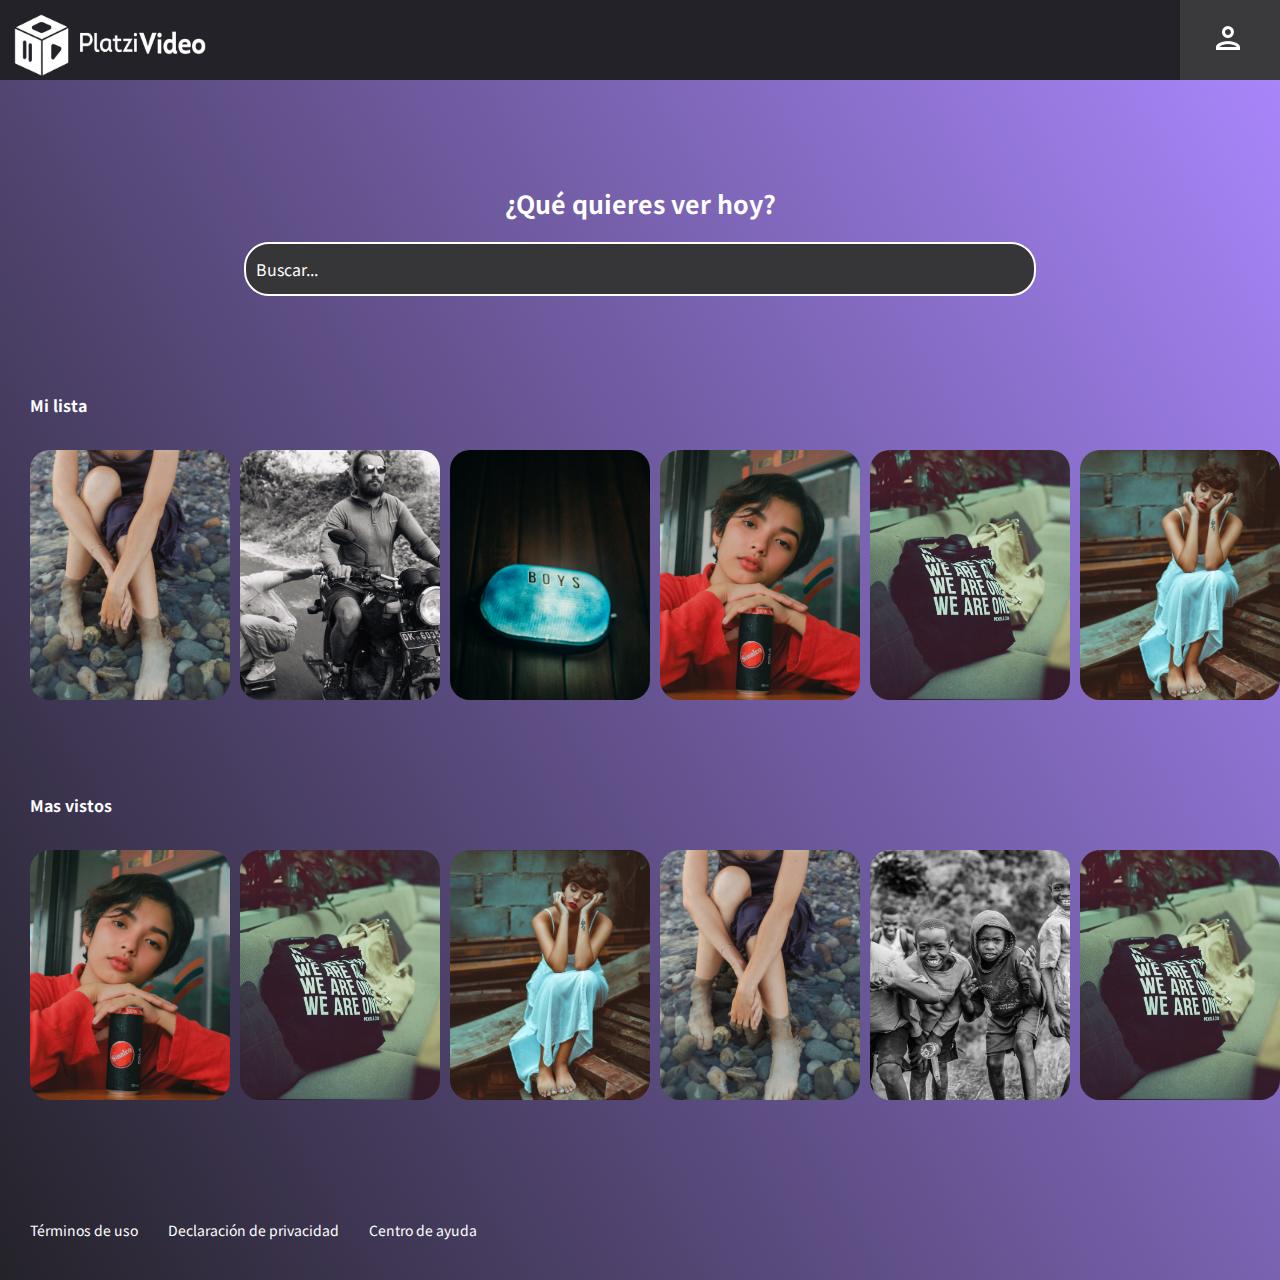
==== public/index.html @ 20fd805f "add public directory" ====
<!DOCTYPE html>
<html lang="en">
<head>
    <meta charset="UTF-8">
    <meta name="viewport" content="width=device-width, initial-scale=1.0">
    <title>VideoAPP</title>
    <link href="https://fonts.googleapis.com/css2?family=Noto+Sans+JP:wght@300;400;500&display=swap" rel="stylesheet">
</head>
<link rel="stylesheet" href="./styles/home.css">
<body>
    <header class="header">
        <img class="header__img" src="img/logo.png" alt="logo" srcset="">
        <div class="header__menu">
            <div class="header__menu--profile">
                <img src="./img/person.png" alt="User">
            </div>
            <ul>
                <li><a href="">Account</a></li>
                <li><a href="./login.html">Log out</a></li>
            </ul>

        </div>
    </header>

    <section class="main">
        <h2 class="main__title">¿Qué quieres ver hoy?</h2>
        <input type="text" class="input" type="text" placeholder="Buscar...">
    </section>

    <h2 class="categories__title">Mi lista</h2>
    <section class="carousel">
        <div class="carousel__container">
            <div class="carousel-item">
                <img class="carousel-item__img" src="./img/img1.jpg" alt="" srcset="">
                <div class="carousel-item__details">
                    <div>
                        <img class="carousel-item__details--img" src="./img/icon-play.png" alt="Play" srcset="">
                        <img class="carousel-item__details--img" src="./img/icon-plus.png" alt="Plus" srcset="">
                    </div>
                    <p class="carousel-item__details--title">Titulo descriptivo</p>
                    <p class="carousel-item__details--subtitle">2020 16+ 114 minutos</p>
                </div>
            </div>
            <div class="carousel-item">
                <img class="carousel-item__img" src="./img/img2.jpg" alt="" srcset="">
                <div class="carousel-item__details">
                    <div>
                        <img class="carousel-item__details--img" src="./img/icon-play.png" alt="Play" srcset="">
                        <img class="carousel-item__details--img" src="./img/icon-plus.png" alt="Plus" srcset="">
                    </div>
                    <p class="carousel-item__details--title">Titulo descriptivo</p>
                    <p class="carousel-item__details--subtitle">2020 16+ 114 minutos</p>
                </div>
            </div>
            <div class="carousel-item">
                <img class="carousel-item__img" src="./img/img3.jpg" alt="" srcset="">
                <div class="carousel-item__details">
                    <div>
                        <img class="carousel-item__details--img" src="./img/icon-play.png" alt="Play" srcset="">
                        <img class="carousel-item__details--img" src="./img/icon-plus.png" alt="Plus" srcset="">
                    </div>
                    <p class="carousel-item__details--title">Titulo descriptivo</p>
                    <p class="carousel-item__details--subtitle">2020 16+ 114 minutos</p>
                </div>
            </div>
            <div class="carousel-item">
                <img class="carousel-item__img" src="./img/img4.jpg" alt="" srcset="">
                <div class="carousel-item__details">
                    <div>
                        <img class="carousel-item__details--img" src="./img/icon-play.png" alt="Play" srcset="">
                        <img class="carousel-item__details--img" src="./img/icon-plus.png" alt="Plus" srcset="">
                    </div>
                    <p class="carousel-item__details--title">Titulo descriptivo</p>
                    <p class="carousel-item__details--subtitle">2020 16+ 114 minutos</p>
                </div>
            </div>
            <div class="carousel-item">
                <img class="carousel-item__img" src="./img/img5.jpg" alt="" srcset="">
                <div class="carousel-item__details">
                    <div>
                        <img class="carousel-item__details--img" src="./img/icon-play.png" alt="Play" srcset="">
                        <img class="carousel-item__details--img" src="./img/icon-plus.png" alt="Plus" srcset="">
                    </div>
                    <p class="carousel-item__details--title">Titulo descriptivo</p>
                    <p class="carousel-item__details--subtitle">2020 16+ 114 minutos</p>
                </div>
            </div>
            <div class="carousel-item">
                <img class="carousel-item__img" src="./img/img6.jpg" alt="" srcset="">
                <div class="carousel-item__details">
                    <div>
                        <img class="carousel-item__details--img" src="./img/icon-play.png" alt="Play" srcset="">
                        <img class="carousel-item__details--img" src="./img/icon-plus.png" alt="Plus" srcset="">
                    </div>
                    <p class="carousel-item__details--title">Titulo descriptivo</p>
                    <p class="carousel-item__details--subtitle">2020 16+ 114 minutos</p>
                </div>
            </div>
            <div class="carousel-item">
                <img class="carousel-item__img" src="./img/img7.jpg" alt="" srcset="">
                <div class="carousel-item__details">
                    <div>
                        <img class="carousel-item__details--img" src="./img/icon-play.png" alt="Play" srcset="">
                        <img class="carousel-item__details--img" src="./img/icon-plus.png" alt="Plus" srcset="">
                    </div>
                    <p class="carousel-item__details--title">Titulo descriptivo</p>
                    <p class="carousel-item__details--subtitle">2020 16+ 114 minutos</p>
                </div>
            </div>
            <div class="carousel-item">
                <img class="carousel-item__img" src="./img/img3.jpg" alt="" srcset="">
                <div class="carousel-item__details">
                    <div>
                        <img class="carousel-item__details--img" src="./img/icon-play.png" alt="Play" srcset="">
                        <img class="carousel-item__details--img" src="./img/icon-plus.png" alt="Plus" srcset="">
                    </div>
                    <p class="carousel-item__details--title">Titulo descriptivo</p>
                    <p class="carousel-item__details--subtitle">2020 16+ 114 minutos</p>
                </div>
            </div>
            
        </div>
    </section>

    <h2 class="categories__title">Mas vistos </h2>
    <section class="carousel">
        <div class="carousel__container">
            <div class="carousel-item">
                <img class="carousel-item__img" src="./img/img4.jpg" alt="" srcset="">
                <div class="carousel-item__details">
                    <div>
                        <img class="carousel-item__details--img" src="./img/icon-play.png" alt="Play" srcset="">
                        <img class="carousel-item__details--img" src="./img/icon-plus.png" alt="Plus" srcset="">
                    </div>
                    <p class="carousel-item__details--title">Titulo descriptivo</p>
                    <p class="carousel-item__details--subtitle">2020 16+ 114 minutos</p>
                </div>
            </div>
            <div class="carousel-item">
                <img class="carousel-item__img" src="./img/img5.jpg" alt="" srcset="">
                <div class="carousel-item__details">
                    <div>
                        <img class="carousel-item__details--img" src="./img/icon-play.png" alt="Play" srcset="">
                        <img class="carousel-item__details--img" src="./img/icon-plus.png" alt="Plus" srcset="">
                    </div>
                    <p class="carousel-item__details--title">Titulo descriptivo</p>
                    <p class="carousel-item__details--subtitle">2020 16+ 114 minutos</p>
                </div>
            </div>
            <div class="carousel-item">
                <img class="carousel-item__img" src="./img/img6.jpg" alt="" srcset="">
                <div class="carousel-item__details">
                    <div>
                        <img class="carousel-item__details--img" src="./img/icon-play.png" alt="Play" srcset="">
                        <img class="carousel-item__details--img" src="./img/icon-plus.png" alt="Plus" srcset="">
                    </div>
                    <p class="carousel-item__details--title">Titulo descriptivo</p>
                    <p class="carousel-item__details--subtitle">2020 16+ 114 minutos</p>
                </div>
            </div>
            <div class="carousel-item">
                <img class="carousel-item__img" src="./img/img1.jpg" alt="" srcset="">
                <div class="carousel-item__details">
                    <div>
                        <img class="carousel-item__details--img" src="./img/icon-play.png" alt="Play" srcset="">
                        <img class="carousel-item__details--img" src="./img/icon-plus.png" alt="Plus" srcset="">
                    </div>
                    <p class="carousel-item__details--title">Titulo descriptivo</p>
                    <p class="carousel-item__details--subtitle">2020 16+ 114 minutos</p>
                </div>
            </div>
            <div class="carousel-item">
                <img class="carousel-item__img" src="./img/img7.jpg" alt="" srcset="">
                <div class="carousel-item__details">
                    <div>
                        <img class="carousel-item__details--img" src="./img/icon-play.png" alt="Play" srcset="">
                        <img class="carousel-item__details--img" src="./img/icon-plus.png" alt="Plus" srcset="">
                    </div>
                    <p class="carousel-item__details--title">Titulo descriptivo</p>
                    <p class="carousel-item__details--subtitle">2020 16+ 114 minutos</p>
                </div>
            </div>
            <div class="carousel-item">
                <img class="carousel-item__img" src="./img/img5.jpg" alt="" srcset="">
                <div class="carousel-item__details">
                    <div>
                        <img class="carousel-item__details--img" src="./img/icon-play.png" alt="Play" srcset="">
                        <img class="carousel-item__details--img" src="./img/icon-plus.png" alt="Plus" srcset="">
                    </div>
                    <p class="carousel-item__details--title">Titulo descriptivo</p>
                    <p class="carousel-item__details--subtitle">2020 16+ 114 minutos</p>
                </div>
            </div>
            <div class="carousel-item">
                <img class="carousel-item__img" src="./img/img3.jpg" alt="" srcset="">
                <div class="carousel-item__details">
                    <div>
                        <img class="carousel-item__details--img" src="./img/icon-play.png" alt="Play" srcset="">
                        <img class="carousel-item__details--img" src="./img/icon-plus.png" alt="Plus" srcset="">
                    </div>
                    <p class="carousel-item__details--title">Titulo descriptivo</p>
                    <p class="carousel-item__details--subtitle">2020 16+ 114 minutos</p>
                </div>
            </div>
            <div class="carousel-item">
                <img class="carousel-item__img" src="./img/img2.jpg" alt="" srcset="">
                <div class="carousel-item__details">
                    <div>
                        <img class="carousel-item__details--img" src="./img/icon-play.png" alt="Play" srcset="">
                        <img class="carousel-item__details--img" src="./img/icon-plus.png" alt="Plus" srcset="">
                    </div>
                    <p class="carousel-item__details--title">Titulo descriptivo</p>
                    <p class="carousel-item__details--subtitle">2020 16+ 114 minutos</p>
                </div>
            </div>
            
        </div>
    </section>

    <footer class="footer">
        <a href="#">Términos de uso</a>
        <a href="#">Declaración de privacidad</a>
        <a href="#">Centro de ayuda</a>
      </footer>
</body>
</html>
---- public/styles/home.css ----
body {
    margin: 0;
    min-height: 100vh;
    background-image: linear-gradient(-120deg, #AB88FF 0%, #242229 100%);
    font-family: 'Noto Sans JP', sans-serif;
    overflow-x: hidden;
}
.header{
    width: 100%;
    height: 80px;
    display: flex;
    justify-content: space-between;
    background-color: #242229;
    color: aliceblue;
}
.header__img {
    width: 200px;
    margin-top: 10px;
    margin-left: 10px;

}
.header__menu {
    display: flex;
    justify-content: center;
    align-items: center;
    background-color: #3a393c;
    width: 100px;
}
.header__menu ul {
    display: none;
    list-style: none;
    padding: 0;
    margin: 0;
    position: absolute;
    width: 100px;
    background-color: #3a393c;
    margin-top: 72px;
    text-align: center;
}
.header__menu:hover ul, ul:hover  {
    display: block;
}
.header__menu li {
    margin: 10px 0px;
    padding: 5px 0;
}
.header__menu li a{
    text-decoration: none;
    color: #fff;
    font-size: 16px;
}
.header__menu li:hover{
    background-color: #242229;
}
.header__menu--profile {
    width: 40px;
}

.main {
    height: 300px;
    display: flex;
    justify-content: center;
    align-items: center;
    flex-direction: column;
}
.main__title {
    color: #ffffff;
    font-size: 25px;
}
.categories__title {
    color: #ffffff;
    font-size: 16px;
    position: absolute;
    padding-left: 30px;
    width: 80%;
}
.input {
    width: 300px;
    border: 2px solid #ffffff;
    border-radius: 25px;
    color: #ffffff;
    font-size: 16px;
    font-family: 'Noto Sans JP', sans-serif;
    background-color: #363537;
    width: 60%;
    height: 50px;
    padding: 0 10px;
    outline: none;
}
::placeholder {
    color: #ffffff;
}

.carousel {
    overflow: scroll;
    padding-left: 30px;
    width: 98%;
    position: relative;
  }
/*Scrollbar hiden */
.carousel::-webkit-scrollbar {
    width: 0px;
}

.carousel::-webkit-scrollbar-track {
    -webkit-box-shadow: inset 006pxrgba(0, 0, 0, 0.1);
}

.carousel::-webkit-scrollbar-thumb {
    background-color: transparent;
    outline: 1px solid transparent;
}
  
  .carousel__container {
    transition: 450ms -webkit-transform;
    transition: 450ms transform;
    transition: 450ms transform, 450ms -webkit-transform;
    font-size: 0;
    white-space: nowrap;
    margin: 70px 0px;
    padding-bottom: 10px;
  }
  
  .carousel__container:hover .carousel-item {
    opacity: 0.3;
  }
  
  .carousel__container:hover .carousel-item:hover {
    -webkit-transform: scale(1.5);
            transform: scale(1.5);
    opacity: 1;
  }
  
  .carousel-item {
    border-radius: 20px;
    overflow: hidden;
    position: relative;
    display: inline-block;
    width: 200px;
    height: 250px;
    margin-right: 10px;
    font-size: 20px;
    cursor: pointer;
    transition: 450ms all;
    -webkit-transform-origin: center left;
            transform-origin: center left;
  }
  
  .carousel-item:hover ~ .carousel-item {
    -webkit-transform: translate3d(100px, 0, 0);
            transform: translate3d(100px, 0, 0);
  }
  
  .carousel-item__img {
    width: 200px;
    height: 250px;
    -o-object-fit: cover;
       object-fit: cover;
  }
  
  .carousel-item__details {
    align-items: flex-start;
    background: linear-gradient(to top, rgba(0,0,0,0.9) 0%, rgba(0,0,0,0) 100%);
    bottom: 0;
    display: flex;
    font-size: 10px;
    flex-direction: column;
    justify-content: flex-end;
    left: 0;
    opacity: 0;
    transition: 450ms opacity;
    padding: 10px;
    position: absolute;
    right: 0;
    top: 0;
  }
  
  .carousel-item__details--img {
    width: 20px;
    background-color: #242229;
  }
  
  .carousel-item:hover .carousel-item__details {
    opacity: 1;
  }
  
  .carousel-item__details--title {
    color: white;
    margin: 5px 0px 0px 0px;
  }
  
  .carousel-item__details--subtitle {
    color: white;
    font-size: 8px;
    margin: 3px 0px;
  }

  .footer {
    display: flex;
    align-items: center;
    height: 100px;
    width: 100%;
  }
  .footer a {
    color: white;
    cursor: pointer;
    font-size: 14px;
    padding-left: 30px;
    text-decoration: none;  
  }
  .footer a:hover {
    text-decoration: underline; 
  }

@media only screen and (max-width: 600px) {
    .login__container {
        background-color: transparent;
        border: none;
        padding: 0px;
        width: 100%;
    }
    .footer {
        align-items: flex-start;
        flex-direction: column;
        float: initial;
        width: 100%;
    }
}
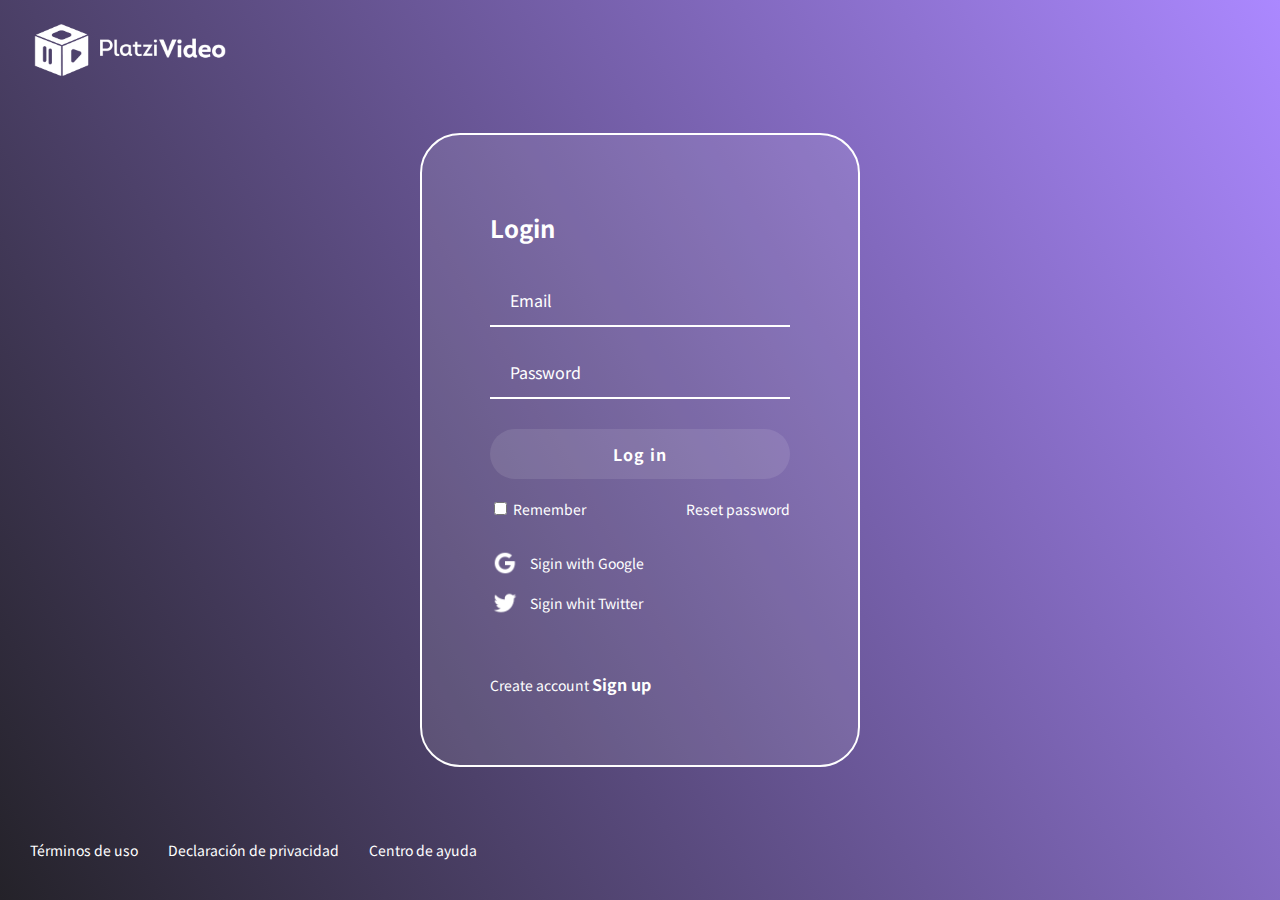
==== commit 02fa7140: "fix pages" ====
--- a/public/index.html
+++ b/public/index.html
@@ -3,224 +3,41 @@
 <head>
     <meta charset="UTF-8">
     <meta name="viewport" content="width=device-width, initial-scale=1.0">
-    <title>VideoAPP</title>
+    <title>Login</title>
     <link href="https://fonts.googleapis.com/css2?family=Noto+Sans+JP:wght@300;400;500&display=swap" rel="stylesheet">
 </head>
-<link rel="stylesheet" href="./styles/home.css">
+<link rel="stylesheet" href="./styles/login.css">
 <body>
     <header class="header">
-        <img class="header__img" src="img/logo.png" alt="logo" srcset="">
-        <div class="header__menu">
-            <div class="header__menu--profile">
-                <img src="./img/person.png" alt="User">
-            </div>
-            <ul>
-                <li><a href="">Account</a></li>
-                <li><a href="./login.html">Log out</a></li>
-            </ul>
-
-        </div>
+        <img tabindex="0" class="header__img" src="img/logo.png" alt="logo" srcset="">
     </header>
-
-    <section class="main">
-        <h2 class="main__title">¿Qué quieres ver hoy?</h2>
-        <input type="text" class="input" type="text" placeholder="Buscar...">
-    </section>
-
-    <h2 class="categories__title">Mi lista</h2>
-    <section class="carousel">
-        <div class="carousel__container">
-            <div class="carousel-item">
-                <img class="carousel-item__img" src="./img/img1.jpg" alt="" srcset="">
-                <div class="carousel-item__details">
-                    <div>
-                        <img class="carousel-item__details--img" src="./img/icon-play.png" alt="Play" srcset="">
-                        <img class="carousel-item__details--img" src="./img/icon-plus.png" alt="Plus" srcset="">
-                    </div>
-                    <p class="carousel-item__details--title">Titulo descriptivo</p>
-                    <p class="carousel-item__details--subtitle">2020 16+ 114 minutos</p>
+    <section class="login">
+        <div class="login__container">
+            <h2 tabindex="0" >Login</h2>
+            <form class="login__container--form" >
+                <input aria-label="Email" class="input" type="text" placeholder="Email">
+                <input aria-label="Password" class="input" type="password" placeholder="Password">
+                <a href="./home.html" class="button">Log in</a>
+                <div class="login__container--remember">
+                    <label>
+                        <input type="checkbox" name="" id="cbox1" value="checkbox"> Remember
+                    </label>
+                    <a href="/" target="_blank" rel="noopener noreferrer">Reset password</a>
                 </div>
-            </div>
-            <div class="carousel-item">
-                <img class="carousel-item__img" src="./img/img2.jpg" alt="" srcset="">
-                <div class="carousel-item__details">
-                    <div>
-                        <img class="carousel-item__details--img" src="./img/icon-play.png" alt="Play" srcset="">
-                        <img class="carousel-item__details--img" src="./img/icon-plus.png" alt="Plus" srcset="">
-                    </div>
-                    <p class="carousel-item__details--title">Titulo descriptivo</p>
-                    <p class="carousel-item__details--subtitle">2020 16+ 114 minutos</p>
-                </div>
-            </div>
-            <div class="carousel-item">
-                <img class="carousel-item__img" src="./img/img3.jpg" alt="" srcset="">
-                <div class="carousel-item__details">
-                    <div>
-                        <img class="carousel-item__details--img" src="./img/icon-play.png" alt="Play" srcset="">
-                        <img class="carousel-item__details--img" src="./img/icon-plus.png" alt="Plus" srcset="">
-                    </div>
-                    <p class="carousel-item__details--title">Titulo descriptivo</p>
-                    <p class="carousel-item__details--subtitle">2020 16+ 114 minutos</p>
-                </div>
-            </div>
-            <div class="carousel-item">
-                <img class="carousel-item__img" src="./img/img4.jpg" alt="" srcset="">
-                <div class="carousel-item__details">
-                    <div>
-                        <img class="carousel-item__details--img" src="./img/icon-play.png" alt="Play" srcset="">
-                        <img class="carousel-item__details--img" src="./img/icon-plus.png" alt="Plus" srcset="">
-                    </div>
-                    <p class="carousel-item__details--title">Titulo descriptivo</p>
-                    <p class="carousel-item__details--subtitle">2020 16+ 114 minutos</p>
-                </div>
-            </div>
-            <div class="carousel-item">
-                <img class="carousel-item__img" src="./img/img5.jpg" alt="" srcset="">
-                <div class="carousel-item__details">
-                    <div>
-                        <img class="carousel-item__details--img" src="./img/icon-play.png" alt="Play" srcset="">
-                        <img class="carousel-item__details--img" src="./img/icon-plus.png" alt="Plus" srcset="">
-                    </div>
-                    <p class="carousel-item__details--title">Titulo descriptivo</p>
-                    <p class="carousel-item__details--subtitle">2020 16+ 114 minutos</p>
-                </div>
-            </div>
-            <div class="carousel-item">
-                <img class="carousel-item__img" src="./img/img6.jpg" alt="" srcset="">
-                <div class="carousel-item__details">
-                    <div>
-                        <img class="carousel-item__details--img" src="./img/icon-play.png" alt="Play" srcset="">
-                        <img class="carousel-item__details--img" src="./img/icon-plus.png" alt="Plus" srcset="">
-                    </div>
-                    <p class="carousel-item__details--title">Titulo descriptivo</p>
-                    <p class="carousel-item__details--subtitle">2020 16+ 114 minutos</p>
-                </div>
-            </div>
-            <div class="carousel-item">
-                <img class="carousel-item__img" src="./img/img7.jpg" alt="" srcset="">
-                <div class="carousel-item__details">
-                    <div>
-                        <img class="carousel-item__details--img" src="./img/icon-play.png" alt="Play" srcset="">
-                        <img class="carousel-item__details--img" src="./img/icon-plus.png" alt="Plus" srcset="">
-                    </div>
-                    <p class="carousel-item__details--title">Titulo descriptivo</p>
-                    <p class="carousel-item__details--subtitle">2020 16+ 114 minutos</p>
-                </div>
-            </div>
-            <div class="carousel-item">
-                <img class="carousel-item__img" src="./img/img3.jpg" alt="" srcset="">
-                <div class="carousel-item__details">
-                    <div>
-                        <img class="carousel-item__details--img" src="./img/icon-play.png" alt="Play" srcset="">
-                        <img class="carousel-item__details--img" src="./img/icon-plus.png" alt="Plus" srcset="">
-                    </div>
-                    <p class="carousel-item__details--title">Titulo descriptivo</p>
-                    <p class="carousel-item__details--subtitle">2020 16+ 114 minutos</p>
-                </div>
-            </div>
-            
+            </form> 
+            <section class="login__container--social-media">
+                <div><img src="./assets/google-icon.png" alt="Google">Sigin with Google</div>
+                <div><img src="./assets/twitter-icon.png" alt="Twitter">Sigin whit Twitter</div>
+              </section>
+              <p class="login__container--register">Create account <a href="./signup.html">Sign up</a></p>
+            </section>
         </div>
     </section>
-
-    <h2 class="categories__title">Mas vistos </h2>
-    <section class="carousel">
-        <div class="carousel__container">
-            <div class="carousel-item">
-                <img class="carousel-item__img" src="./img/img4.jpg" alt="" srcset="">
-                <div class="carousel-item__details">
-                    <div>
-                        <img class="carousel-item__details--img" src="./img/icon-play.png" alt="Play" srcset="">
-                        <img class="carousel-item__details--img" src="./img/icon-plus.png" alt="Plus" srcset="">
-                    </div>
-                    <p class="carousel-item__details--title">Titulo descriptivo</p>
-                    <p class="carousel-item__details--subtitle">2020 16+ 114 minutos</p>
-                </div>
-            </div>
-            <div class="carousel-item">
-                <img class="carousel-item__img" src="./img/img5.jpg" alt="" srcset="">
-                <div class="carousel-item__details">
-                    <div>
-                        <img class="carousel-item__details--img" src="./img/icon-play.png" alt="Play" srcset="">
-                        <img class="carousel-item__details--img" src="./img/icon-plus.png" alt="Plus" srcset="">
-                    </div>
-                    <p class="carousel-item__details--title">Titulo descriptivo</p>
-                    <p class="carousel-item__details--subtitle">2020 16+ 114 minutos</p>
-                </div>
-            </div>
-            <div class="carousel-item">
-                <img class="carousel-item__img" src="./img/img6.jpg" alt="" srcset="">
-                <div class="carousel-item__details">
-                    <div>
-                        <img class="carousel-item__details--img" src="./img/icon-play.png" alt="Play" srcset="">
-                        <img class="carousel-item__details--img" src="./img/icon-plus.png" alt="Plus" srcset="">
-                    </div>
-                    <p class="carousel-item__details--title">Titulo descriptivo</p>
-                    <p class="carousel-item__details--subtitle">2020 16+ 114 minutos</p>
-                </div>
-            </div>
-            <div class="carousel-item">
-                <img class="carousel-item__img" src="./img/img1.jpg" alt="" srcset="">
-                <div class="carousel-item__details">
-                    <div>
-                        <img class="carousel-item__details--img" src="./img/icon-play.png" alt="Play" srcset="">
-                        <img class="carousel-item__details--img" src="./img/icon-plus.png" alt="Plus" srcset="">
-                    </div>
-                    <p class="carousel-item__details--title">Titulo descriptivo</p>
-                    <p class="carousel-item__details--subtitle">2020 16+ 114 minutos</p>
-                </div>
-            </div>
-            <div class="carousel-item">
-                <img class="carousel-item__img" src="./img/img7.jpg" alt="" srcset="">
-                <div class="carousel-item__details">
-                    <div>
-                        <img class="carousel-item__details--img" src="./img/icon-play.png" alt="Play" srcset="">
-                        <img class="carousel-item__details--img" src="./img/icon-plus.png" alt="Plus" srcset="">
-                    </div>
-                    <p class="carousel-item__details--title">Titulo descriptivo</p>
-                    <p class="carousel-item__details--subtitle">2020 16+ 114 minutos</p>
-                </div>
-            </div>
-            <div class="carousel-item">
-                <img class="carousel-item__img" src="./img/img5.jpg" alt="" srcset="">
-                <div class="carousel-item__details">
-                    <div>
-                        <img class="carousel-item__details--img" src="./img/icon-play.png" alt="Play" srcset="">
-                        <img class="carousel-item__details--img" src="./img/icon-plus.png" alt="Plus" srcset="">
-                    </div>
-                    <p class="carousel-item__details--title">Titulo descriptivo</p>
-                    <p class="carousel-item__details--subtitle">2020 16+ 114 minutos</p>
-                </div>
-            </div>
-            <div class="carousel-item">
-                <img class="carousel-item__img" src="./img/img3.jpg" alt="" srcset="">
-                <div class="carousel-item__details">
-                    <div>
-                        <img class="carousel-item__details--img" src="./img/icon-play.png" alt="Play" srcset="">
-                        <img class="carousel-item__details--img" src="./img/icon-plus.png" alt="Plus" srcset="">
-                    </div>
-                    <p class="carousel-item__details--title">Titulo descriptivo</p>
-                    <p class="carousel-item__details--subtitle">2020 16+ 114 minutos</p>
-                </div>
-            </div>
-            <div class="carousel-item">
-                <img class="carousel-item__img" src="./img/img2.jpg" alt="" srcset="">
-                <div class="carousel-item__details">
-                    <div>
-                        <img class="carousel-item__details--img" src="./img/icon-play.png" alt="Play" srcset="">
-                        <img class="carousel-item__details--img" src="./img/icon-plus.png" alt="Plus" srcset="">
-                    </div>
-                    <p class="carousel-item__details--title">Titulo descriptivo</p>
-                    <p class="carousel-item__details--subtitle">2020 16+ 114 minutos</p>
-                </div>
-            </div>
-            
-        </div>
-    </section>
-
     <footer class="footer">
-        <a href="#">Términos de uso</a>
-        <a href="#">Declaración de privacidad</a>
-        <a href="#">Centro de ayuda</a>
-      </footer>
+      <a href="#">Términos de uso</a>
+      <a href="#">Declaración de privacidad</a>
+      <a href="#">Centro de ayuda</a>
+    </footer>
+    
 </body>
 </html>--- a/public/styles/login.css
+++ b/public/styles/login.css
@@ -0,0 +1,154 @@
+
+body {
+    margin: 0;
+    min-height: 100vh;
+    background-image: linear-gradient(-120deg, #AB88FF 0%, #242229 100%);
+    font-family: 'Noto Sans JP', sans-serif;
+}
+h2 {
+    margin: 0;
+}
+.header {
+    align-items: center;
+    color: white;
+    display: flex;
+    height: 100px;
+    justify-content: space-between;
+    top: 0px;
+    width: 100%;
+  }
+  .header__img {
+    margin-left: 30px;
+    width: 200px;
+  }
+  .login {
+    
+    display: flex;
+    align-items: center;
+    justify-content: center;
+    flex-direction: column;
+    padding: 0px 30px;
+    min-height: calc(100vh - 200px);
+  }
+  .login__container {
+    background-color: rgba(255, 255, 255, 0.1);
+    border: 2px solid white;
+    border-radius: 40px;
+    color: white;
+    padding: 60px 68px 40px;
+    min-height: 530px;
+    width: 300px;
+    display: flex;
+    justify-content: space-around;
+    flex-direction: column;
+  }
+  .login__container--form {
+    display: flex;
+    flex-direction: column;
+  }
+  .login__container--form a {
+    text-decoration: none;
+    display: flex;
+    justify-content: center;
+    align-items: center;
+  }
+  .login__container--form label {
+    font-size: 14px;
+  }
+  .login__container--remember {
+    color: white;
+    display: flex;
+    justify-content: space-between;
+    margin-top: 10px;
+  }
+  .login__container--remember a {
+    color: white;
+    font-size: 14px;
+    text-decoration: none;
+  }
+  .login__container--remember a:hover {
+    text-decoration: underline;
+  }
+  .login__container--social-media > div {
+    display: flex;
+    align-items: center;
+    font-size: 14px;
+    margin-bottom: 10px;
+  }
+  .login__container--social-media > div > img {
+    width: 30px;
+    margin-right: 10px;
+  }
+  .login__container--register {
+    font-size: 14px;  
+  }
+  .login__container--register a {
+    color: white;
+    font-weight: bold;
+    font-size: 16px;  
+    text-decoration: none;
+  }
+  .login__container--register a:hover {
+    text-decoration: underline;
+  }
+  .input {
+    background-color: transparent;
+    border-left: 0px;
+    border-top: 0px;
+    border-right: 0px;
+    border-bottom: 2px solid white;
+    font-size: 16px;
+    font-family: 'Noto Sans JP', sans-serif;
+    margin-bottom: 20px;
+    padding: 0px 20px;
+    outline: none;
+    height: 50px;
+    color: #fff;
+  }
+  ::placeholder {
+    color: white;
+  }
+  .button {
+    background-color: rgba(255, 255, 255, 0.1);
+    border: none;
+    border-radius: 25px;
+    color: white;
+    cursor: pointer;
+    font-size: 16px;  
+    font-weight: bold; 
+    font-family: 'Noto Sans JP', sans-serif;
+    height: 50px;
+    letter-spacing: 1px;
+    margin: 10px 0px;
+  }
+  .footer {
+    display: flex;
+    align-items: center;
+    height: 100px;
+    width: 100%;
+  }
+  .footer a {
+    color: white;
+    cursor: pointer;
+    font-size: 14px;
+    padding-left: 30px;
+    text-decoration: none;  
+  }
+  .footer a:hover {
+    text-decoration: underline; 
+  }
+
+@media only screen and (max-width: 600px) {
+    .login__container {
+        background-color: transparent;
+        border: none;
+        padding: 0px;
+        width: 100%;
+    }
+    .footer {
+        align-items: flex-start;
+        flex-direction: column;
+        float: initial;
+        width: 100%;
+    }
+}